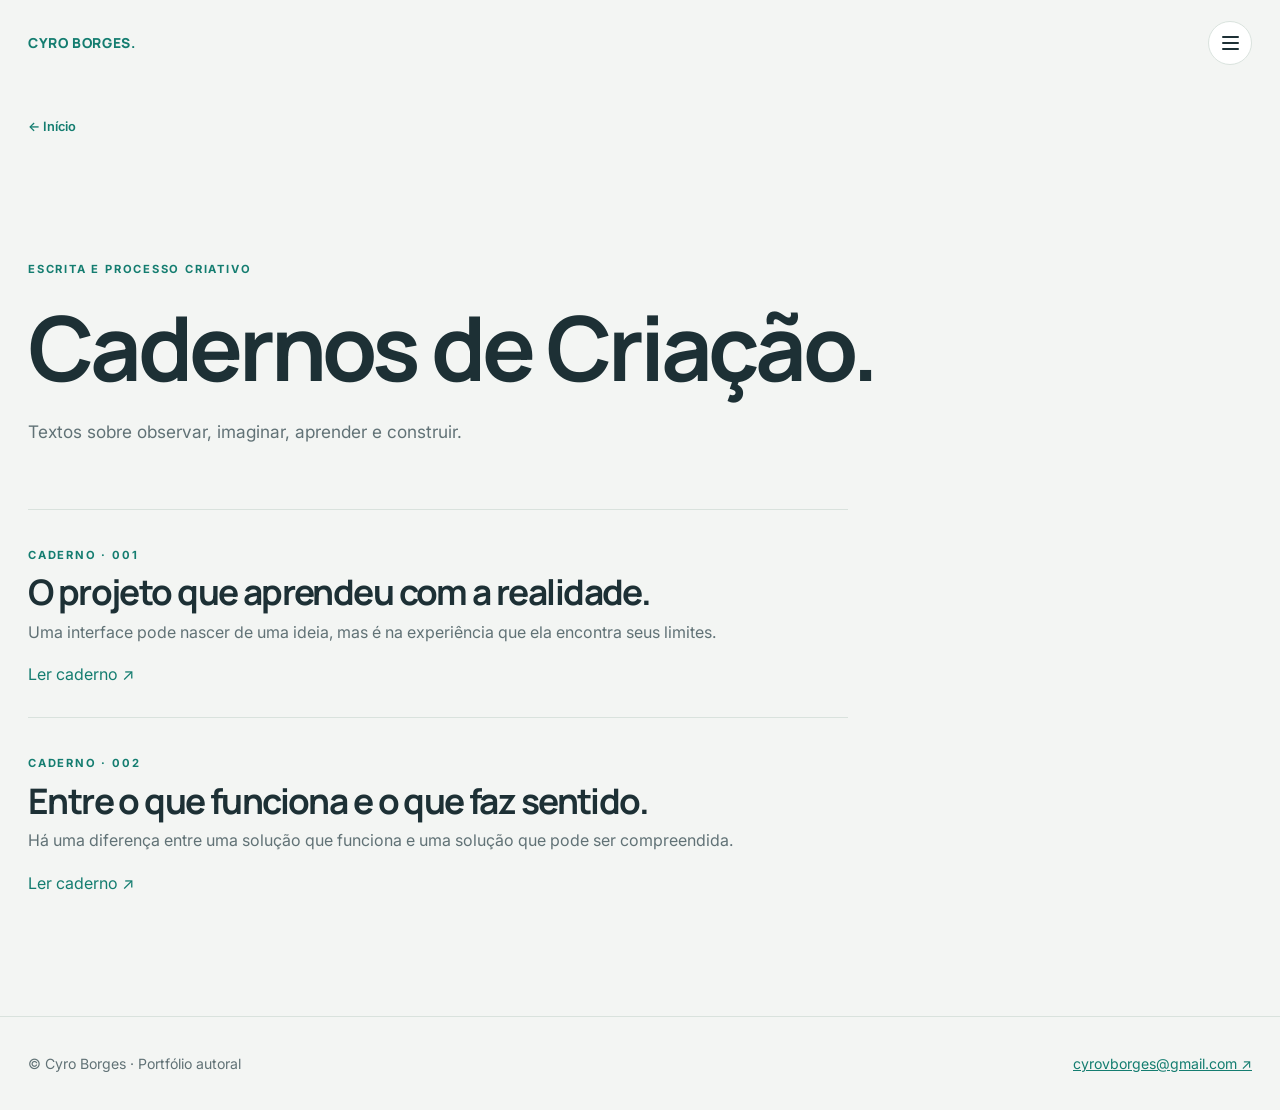
==== cadernos/index.html @ 24bff142 "Corrigir estrutura de arquivos do portfólio" ====
<!DOCTYPE html><html lang="pt-BR"><head><meta charset="utf-8"><meta name="viewport" content="width=device-width,initial-scale=1"><meta name="theme-color" content="#f3f5f3"><meta name="description" content="Portfólio autoral de Cyro Borges: fotografia, criação e projetos."><title>Cadernos de Criação · Cyro Borges</title><link rel="icon" href="../assets/favicon.svg" type="image/svg+xml"><link rel="stylesheet" href="../assets/css/styles.css"></head><body class="fade-in"><header class="topbar"><div class="shell" style="display:flex;align-items:center;justify-content:space-between;width:min(calc(100% - 56px),1320px)"><a class="logo" href="../index.html">CYRO BORGES.</a><button type="button" class="menu-toggle" aria-label="Abrir menu" aria-controls="site-menu" aria-expanded="false"><span></span></button></div></header><div class="full-menu" id="site-menu" role="dialog" aria-modal="true" aria-label="Navegação principal" aria-hidden="true"><div class="full-menu-head"><strong>CYRO BORGES.</strong><button class="menu-toggle menu-close" type="button" aria-label="Fechar menu" style="font-size:1.5rem">×</button></div><nav aria-label="Páginas do portfólio"><a href="../index.html"><span>01</span>Início</a><a href="../tiresias/index.html"><span>02</span>Projeto Tirésias</a><a href="../olhares/index.html"><span>03</span>Olhares</a><a href="../cadernos/index.html"><span>04</span>Cadernos</a><a href="../sobre/index.html"><span>05</span>Sobre</a></nav><div class="full-menu-foot"><a href="mailto:cyrovborges@gmail.com">cyrovborges@gmail.com ↗</a></div></div><main id="conteudo"><div class="page"><div class="shell"><a class="backlink" href="../index.html">← Início</a><section class="page-intro"><span class="smallcaps">Escrita e processo criativo</span><h1>Cadernos de Criação.</h1><p class="muted">Textos sobre observar, imaginar, aprender e construir.</p></section><div class="list-cadernos"><a class="essay-link" href="001/index.html"><span class="smallcaps">Caderno · 001</span><h2>O projeto que aprendeu com a realidade.</h2><p>Uma interface pode nascer de uma ideia, mas é na experiência que ela encontra seus limites.</p><span style="color:var(--green)">Ler caderno ↗</span></a><a class="essay-link" href="002/index.html"><span class="smallcaps">Caderno · 002</span><h2>Entre o que funciona e o que faz sentido.</h2><p>Há uma diferença entre uma solução que funciona e uma solução que pode ser compreendida.</p><span style="color:var(--green)">Ler caderno ↗</span></a></div></div></div></main><footer class="footer"><div class="shell"><span>© Cyro Borges · Portfólio autoral</span><a href="mailto:cyrovborges@gmail.com">cyrovborges@gmail.com ↗</a></div></footer><script src="../assets/js/main.js" defer></script></body></html>
---- assets/css/styles.css ----
@import url('https://fonts.googleapis.com/css2?family=Inter:wght@400;500;600;700&family=Manrope:wght@400;500;600;700;800&display=swap');
:root{--bg:#f3f5f3;--surface:#fff;--ink:#1d3035;--muted:#617276;--green:#147d70;--line:#d9e2dd;--pale:#ddeee6;--r:10px;--max:1320px}*{box-sizing:border-box}html{scroll-behavior:smooth}body{margin:0;background:var(--bg);color:var(--ink);font-family:Inter,Arial,sans-serif;line-height:1.65}body.locked{overflow:hidden}a{color:inherit}a:focus-visible,button:focus-visible{outline:3px solid #158d7d;outline-offset:4px}button{font:inherit}h1,h2,h3,p{margin-top:0}h1,h2,h3{font-family:Manrope,Inter,Arial,sans-serif;line-height:1.15;letter-spacing:-.045em}h1{font-size:clamp(2.8rem,7vw,7.4rem)}h2{font-size:clamp(2rem,4vw,4.4rem)}h3{font-size:clamp(1.2rem,2vw,1.9rem)}p{max-width:72ch}img{max-width:100%;display:block}.sr-only{position:absolute;width:1px;height:1px;clip:rect(0,0,0,0);overflow:hidden;white-space:nowrap} .shell{width:min(calc(100% - 56px),var(--max));margin-inline:auto}.smallcaps{font-size:.7rem;letter-spacing:.16em;text-transform:uppercase;font-weight:700;color:var(--green)}.muted{color:var(--muted)}.topbar{position:relative;z-index:10;display:flex;align-items:center;justify-content:space-between;padding:21px 0}.topbar a.logo{font-family:Manrope,sans-serif;font-size:.86rem;letter-spacing:.045em;font-weight:800;text-decoration:none;color:var(--green)}.topbar--hero{position:absolute;inset:0 0 auto;z-index:15}.topbar--hero .logo{color:#fff}.menu-toggle{width:44px;height:44px;background:#fff;border:1px solid var(--line);border-radius:50%;display:grid;place-items:center;cursor:pointer;color:var(--ink)}.menu-toggle span,.menu-toggle span:before,.menu-toggle span:after{content:'';display:block;width:17px;height:2px;background:currentColor;position:relative;border-radius:2px}.menu-toggle span:before{position:absolute;top:-6px}.menu-toggle span:after{position:absolute;top:6px}.full-menu{position:fixed;inset:0;z-index:100;background:var(--bg);padding:24px max(28px,calc((100vw - var(--max))/2));display:flex;flex-direction:column;opacity:0;visibility:hidden;transition:opacity .25s ease,visibility .25s}.full-menu.open{opacity:1;visibility:visible}.full-menu-head{display:flex;justify-content:space-between;align-items:center}.full-menu-head strong{font-size:.9rem;color:var(--green)}.full-menu nav{flex:1;display:flex;justify-content:center;flex-direction:column;gap:clamp(5px,1vh,13px)}.full-menu nav a{display:flex;gap:22px;align-items:baseline;width:max-content;max-width:100%;font:700 clamp(1.75rem,5vw,4.3rem)/1.2 Manrope,sans-serif;text-decoration:none;letter-spacing:-.05em;transition:color .2s}.full-menu nav a:hover{color:var(--green)}.full-menu nav a span{font:600 .72rem Inter,sans-serif;letter-spacing:0;color:var(--green)}.full-menu-foot{border-top:1px solid var(--line);padding-top:14px;color:var(--muted);font-size:.84rem}.full-menu-foot a{text-decoration:none}.hero{min-height:100svh;min-height:100dvh;position:relative;display:flex;align-items:center;background:#112125;color:white;isolation:isolate;overflow:hidden}.hero:after{content:'';position:absolute;inset:-2px;background:#112125 url('../images/ceu-noturno.jpg') center 59%/cover no-repeat;transform:scale(1.01);z-index:-2}.hero:before{content:'';position:absolute;inset:0;background:linear-gradient(90deg,rgba(4,15,20,.74) 0%,rgba(4,15,20,.33) 58%,rgba(4,15,20,.08)),linear-gradient(0deg,rgba(0,0,0,.33),transparent 35%);z-index:-1}.hero-content{padding-top:7rem;padding-bottom:8rem}.hero h1{max-width:12ch;margin:18px 0 18px}.hero p{font-size:clamp(1.1rem,2vw,1.45rem);max-width:31ch}.hero .smallcaps{color:#d6eae2}.scroll-cue{position:absolute;bottom:28px;left:50%;transform:translateX(-50%);font-size:.77rem;letter-spacing:.1em;text-transform:uppercase;text-decoration:none;text-align:center;color:white;display:flex;flex-direction:column;align-items:center;gap:4px}.scroll-cue b{font-size:1.4rem;font-weight:400;animation:bob 2s infinite}@keyframes bob{50%{transform:translateY(5px)}}.mosaic-section{padding:clamp(55px,8vw,115px) 0 100px;scroll-snap-align:start}.section-head{margin-bottom:34px}.section-head p{color:var(--muted)}.home-mosaic{display:grid;grid-template-columns:1.25fr 1fr 1fr;grid-auto-rows:clamp(185px,19vw,290px);gap:16px}.photo-card{position:relative;display:flex;align-items:end;text-decoration:none;color:var(--ink);overflow:hidden;border-radius:var(--r);min-height:0;background:#b9c9c2;isolation:isolate}.photo-card>img{position:absolute;inset:0;width:100%;height:100%;object-fit:cover;transition:none;z-index:-1}.photo-card:after{content:'';position:absolute;inset:0;background:linear-gradient(0deg,rgba(0,0,0,.18),transparent 60%);z-index:-1}.photo-card .glass{margin:clamp(12px,2vw,28px);padding:16px 20px;background:rgba(255,255,255,.45);backdrop-filter:blur(12px);-webkit-backdrop-filter:blur(12px);border:1px solid rgba(255,255,255,.45);border-radius:var(--r);box-shadow:0 5px 20px rgba(8,29,25,.07);transition:transform .3s ease,background .3s ease;max-width:min(90%,380px)}.photo-card:hover .glass,.photo-card:focus-visible .glass{transform:translateY(-4px);background:rgba(255,255,255,.54)}.glass small{display:block;color:#286e62;font-size:.65rem;letter-spacing:.13em;text-transform:uppercase;font-weight:700}.glass strong{font:700 clamp(1.25rem,2.4vw,2rem) Manrope,sans-serif;letter-spacing:-.04em;display:block}.glass .arrow{color:var(--green);font-size:.79rem}.card-tiresias{grid-column:span 2;grid-row:span 2}.card-olhares{grid-column:span 2;grid-row:span 1}.card-about,.card-cadernos{grid-column:span 1}.card-about>img{object-position:center 44%}@media(min-width:851px){.hero:after{filter:blur(1.1px)}.home-mosaic .card-olhares>img{object-position:center 40%}.case-hero img{object-position:center 70%}}.footer{border-top:1px solid var(--line);padding:35px 0;color:var(--muted);font-size:.88rem}.footer .shell{display:flex;justify-content:space-between;gap:16px;flex-wrap:wrap}.footer a{color:var(--green)}.page{padding-bottom:90px}.page-intro{padding:clamp(60px,9vw,135px) 0 45px}.page-intro h1{margin:15px 0 20px}.page-intro p{font-size:1.08rem}.backlink{display:inline-flex;gap:10px;color:var(--green);font-size:.8rem;text-decoration:none;font-weight:600;margin-top:30px}.page .topbar+.backlink{margin-top:30px}.prose{max-width:700px;margin-inline:auto;font-size:1.08rem;line-height:1.92}.prose p{margin:0 0 1.45em}.prose h2{font-size:clamp(1.6rem,3vw,2.55rem);margin:3rem 0 1.25rem}.book-head{max-width:700px;margin:90px auto 54px}.book-head h1{font-size:clamp(2.5rem,5vw,4.4rem)}.book-end{margin:100px auto 0;max-width:700px;border-top:1px solid var(--line);padding-top:25px}.book-nav{display:grid;grid-template-columns:1fr 1fr;gap:14px}.nav-tile,.related{display:block;text-decoration:none;border:1px solid var(--line);border-radius:var(--r);background:#fff;padding:23px;transition:border-color .2s,transform .2s}.nav-tile:hover,.related:hover{transform:translateY(-3px);border-color:var(--green)}.nav-tile small,.related small{font-size:.7rem;letter-spacing:.12em;color:var(--green);text-transform:uppercase;font-weight:700}.nav-tile strong,.related strong{display:block;font-family:Manrope,sans-serif;font-size:1.06rem;margin-top:11px}.related{max-width:700px;background:var(--pale);margin:75px auto 0}.related p{margin:8px 0 16px}.gallery{display:grid;grid-template-columns:repeat(4,minmax(0,1fr));gap:12px}.gallery button{appearance:none;border:0;padding:0;cursor:zoom-in;background:#d8e1de;border-radius:var(--r);overflow:hidden}.gallery img{width:100%;height:100%;object-fit:cover;transition:transform .3s}.gallery button:hover img{transform:scale(1.025)}.gallery .tall{grid-row:span 2}.gallery .wide{grid-column:span 2}.gallery button{height:230px}.gallery button.tall{height:472px}.gallery button.wide{height:230px}.gallery button img{height:100%}.lightbox{display:none;position:fixed;inset:0;background:#111719;color:#fff;z-index:200;padding:18px max(16px,3vw);grid-template-rows:auto minmax(0,1fr) auto;gap:13px}.lightbox.open{display:grid}.lightbox-head,.lightbox-bottom{display:flex;align-items:center;justify-content:space-between}.lightbox button{width:44px;height:44px;border:1px solid rgba(255,255,255,.3);color:#fff;background:transparent;border-radius:50%;cursor:pointer;font-size:1.4rem}.lightbox-stage{display:flex;align-items:center;justify-content:center;min-height:0}.lightbox-stage img{max-width:100%;max-height:100%;object-fit:contain}.lightbox-bottom{max-width:530px;width:100%;justify-self:center}.lightbox-count{font-size:.8rem;letter-spacing:.12em;color:#c9d5d3}.case-hero{position:relative;border-radius:var(--r);overflow:hidden;height:clamp(260px,42vw,620px);margin:28px 0 70px}.case-hero img{height:100%;width:100%;object-fit:cover}.chapter{padding:50px 0;border-top:1px solid var(--line)}.chapter-grid{display:grid;grid-template-columns:1fr 1.4fr;gap:8vw}.chapter-grid p{line-height:1.9}.chapter-label{font-size:.76rem;letter-spacing:.15em;text-transform:uppercase;color:var(--green);font-weight:700}.demo-ui{background:white;border:1px solid var(--line);border-radius:12px;padding:16px;max-width:410px;box-shadow:0 25px 65px rgba(30,70,59,.08)}.demo-ui .demo-line{height:9px;border-radius:4px;background:#dce7e2;margin:13px 0;width:75%}.demo-ui .demo-wagon{padding:13px;border:1px solid #d7e1db;background:#fafcfb;border-radius:9px;margin:10px 0}.demo-ui .demo-wagon strong{font-size:.85rem}.demo-ui .demo-wagon small{display:block;font-size:.68rem;color:#55746b;margin-top:6px}.demo-ui .demo-pill{display:inline-block;padding:5px 8px;background:#dceee6;border-radius:5px;color:#256956;font-size:.65rem}.demo-ui .demo-nav{display:flex;justify-content:space-around;padding:12px;border-top:1px solid #dfe7e2;color:#537468;font-size:.62rem}.demo-note{font-size:.75rem;color:var(--muted);margin-top:9px}.about-figure{width:100%;max-height:500px;object-fit:cover;border-radius:var(--r)}.list-cadernos{max-width:820px}.essay-link{display:block;text-decoration:none;border-top:1px solid var(--line);padding:30px 0}.essay-link:hover h2{color:var(--green)}.essay-link h2{font-size:clamp(1.5rem,3vw,2.2rem);margin:6px 0}.essay-link p{color:var(--muted)}.repertoire{display:grid;grid-template-columns:1fr 1fr;gap:18px;margin-top:50px}.rep{border:1px solid var(--line);background:white;border-radius:var(--r);padding:24px}.fade-in{animation:pageFade .26s ease both}@keyframes pageFade{from{opacity:.3}to{opacity:1}}@media(min-width:850px){.home-mosaic .card-olhares{grid-column:span 2}.home-mosaic .card-about{grid-column:3;grid-row:1}.home-mosaic .card-cadernos{grid-column:3;grid-row:2}}@media(max-width:850px){.home-mosaic{grid-template-columns:repeat(2,1fr);grid-auto-rows:220px;gap:12px}.card-tiresias,.card-olhares{grid-column:span 2;grid-row:span 1}.card-about,.card-cadernos{grid-column:span 1}.chapter-grid{grid-template-columns:1fr;gap:20px}.gallery{grid-template-columns:repeat(3,minmax(0,1fr))}.gallery button{height:200px}.gallery button.tall{height:412px}.gallery button.wide{height:200px}}@media(max-width:540px){.shell{width:min(calc(100% - 32px),var(--max))}.hero:after{background-position:58% center}.hero h1{font-size:clamp(3.1rem,16vw,5rem)}.hero-content{padding-top:8rem}.home-mosaic{grid-auto-rows:175px;gap:10px}.photo-card .glass{padding:10px 12px;margin:10px;max-width:calc(100% - 20px)}.glass strong{font-size:1.06rem}.glass small{font-size:.54rem}.glass .arrow{font-size:.7rem}.card-tiresias,.card-olhares{min-height:255px}.card-about,.card-cadernos{min-height:175px}.gallery{grid-template-columns:repeat(2,minmax(0,1fr));gap:8px}.gallery button{height:145px}.gallery button.tall{height:298px}.gallery button.wide{height:145px}.book-head{margin:55px auto 40px}.prose{font-size:1.02rem}.repertoire{grid-template-columns:1fr}.book-nav{grid-template-columns:1fr}.full-menu nav a{font-size:clamp(1.7rem,8vw,2.6rem)}.page-intro{padding-top:45px}}@media(prefers-reduced-motion:reduce){*,*:before,*:after{scroll-behavior:auto!important;animation:none!important;transition:none!important}}

/* v1.2: avoid mobile grid items overflowing their assigned tracks. */
@media (max-width:850px){
 .home-mosaic{grid-template-columns:repeat(2,minmax(0,1fr));grid-auto-rows:auto;align-items:stretch;grid-auto-flow:row;gap:12px}
 .home-mosaic .card-tiresias,.home-mosaic .card-olhares{grid-column:1 / -1;grid-row:auto;height:clamp(265px,50vw,400px);min-height:0}
 .home-mosaic .card-about,.home-mosaic .card-cadernos{grid-column:auto;grid-row:auto;height:220px;min-height:0}
}
@media (max-width:540px){
 .home-mosaic{gap:10px}
 .home-mosaic .card-tiresias,.home-mosaic .card-olhares{height:clamp(270px,75vw,350px);min-height:0}
 .home-mosaic .card-about,.home-mosaic .card-cadernos{height:180px;min-height:0}
 .home-mosaic .photo-card{min-width:0}
}

/* v1.10: framing adjustments requested for the homepage on phones.
   Only object-position changes; original photos and card geometry stay intact. */
@media (max-width:850px){
  .home-mosaic .card-olhares > img { object-position: center 33%; }
  .home-mosaic .card-about > img { object-position: center 78%; }
  .home-mosaic .card-cadernos > img { object-position: center 78%; }
}
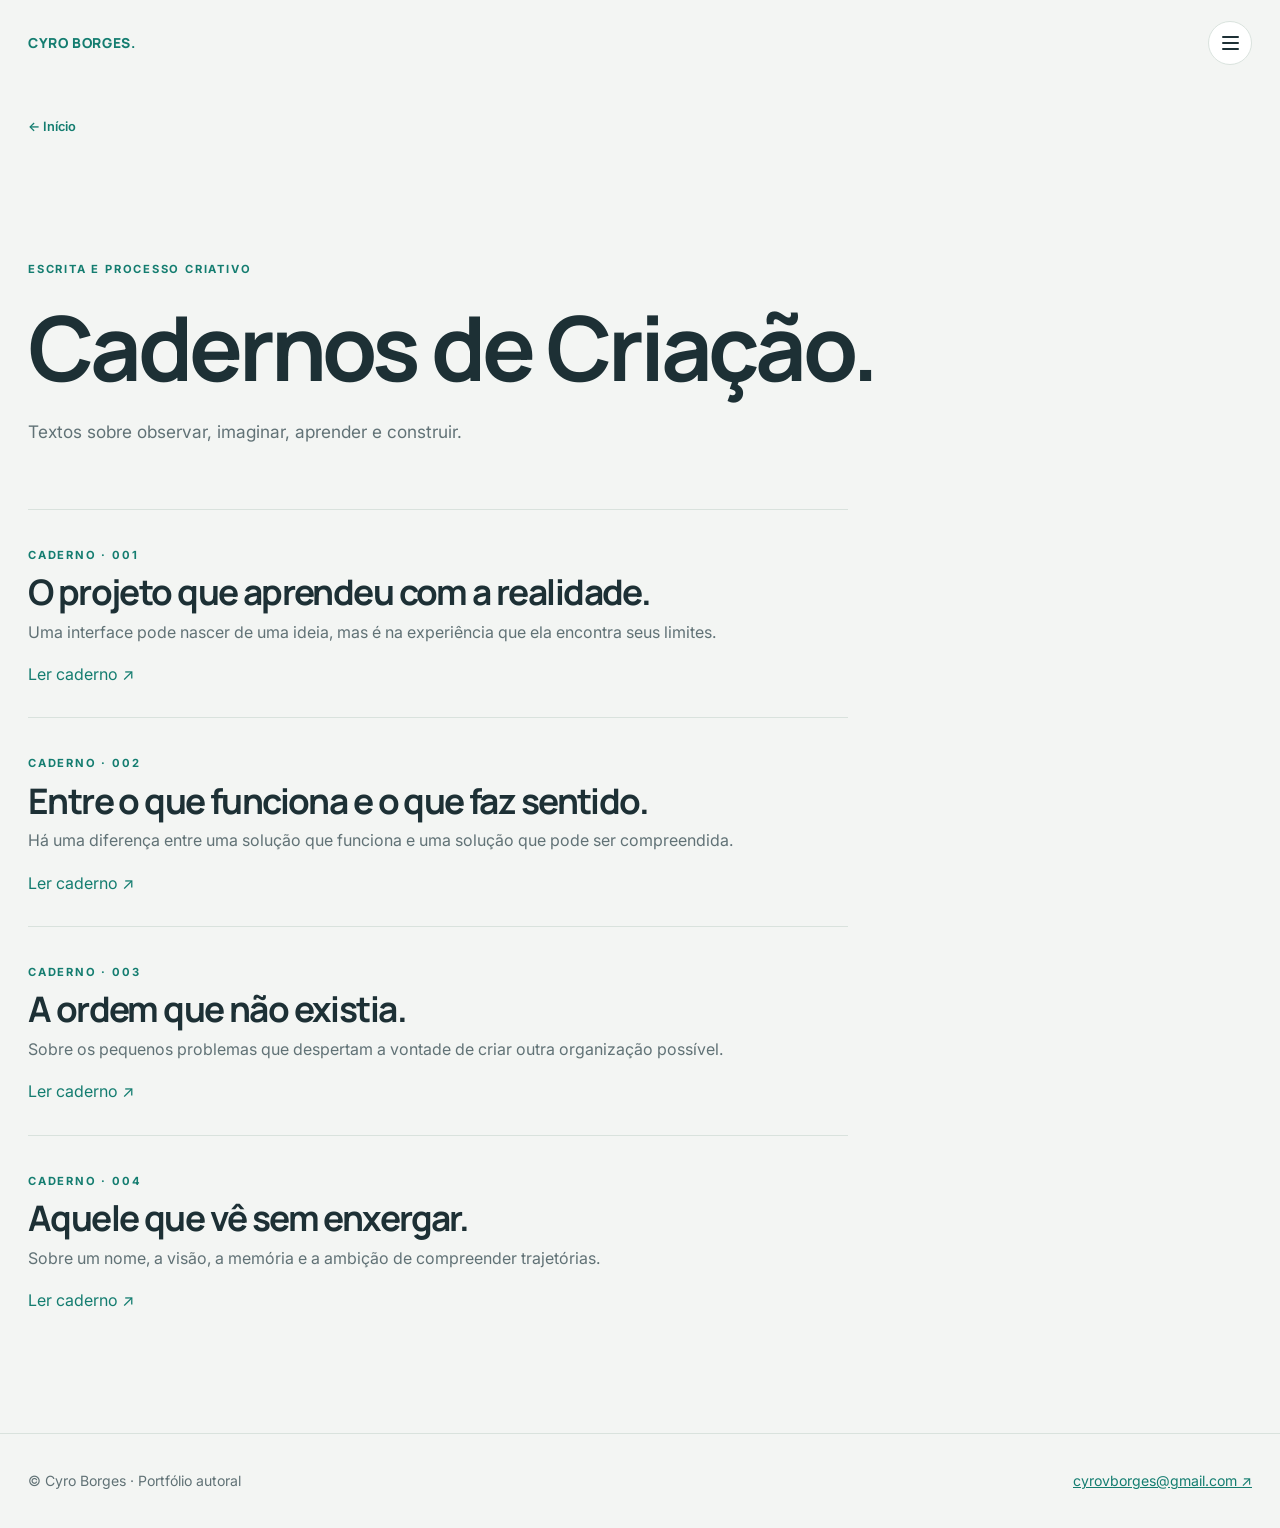
==== commit 6acccfaa: "Atualizar Tirésias e adicionar Cadernos 003 e 004" ====
--- a/cadernos/index.html
+++ b/cadernos/index.html
@@ -1 +1,2 @@
-<!DOCTYPE html><html lang="pt-BR"><head><meta charset="utf-8"><meta name="viewport" content="width=device-width,initial-scale=1"><meta name="theme-color" content="#f3f5f3"><meta name="description" content="Portfólio autoral de Cyro Borges: fotografia, criação e projetos."><title>Cadernos de Criação · Cyro Borges</title><link rel="icon" href="../assets/favicon.svg" type="image/svg+xml"><link rel="stylesheet" href="../assets/css/styles.css"></head><body class="fade-in"><header class="topbar"><div class="shell" style="display:flex;align-items:center;justify-content:space-between;width:min(calc(100% - 56px),1320px)"><a class="logo" href="../index.html">CYRO BORGES.</a><button type="button" class="menu-toggle" aria-label="Abrir menu" aria-controls="site-menu" aria-expanded="false"><span></span></button></div></header><div class="full-menu" id="site-menu" role="dialog" aria-modal="true" aria-label="Navegação principal" aria-hidden="true"><div class="full-menu-head"><strong>CYRO BORGES.</strong><button class="menu-toggle menu-close" type="button" aria-label="Fechar menu" style="font-size:1.5rem">×</button></div><nav aria-label="Páginas do portfólio"><a href="../index.html"><span>01</span>Início</a><a href="../tiresias/index.html"><span>02</span>Projeto Tirésias</a><a href="../olhares/index.html"><span>03</span>Olhares</a><a href="../cadernos/index.html"><span>04</span>Cadernos</a><a href="../sobre/index.html"><span>05</span>Sobre</a></nav><div class="full-menu-foot"><a href="mailto:cyrovborges@gmail.com">cyrovborges@gmail.com ↗</a></div></div><main id="conteudo"><div class="page"><div class="shell"><a class="backlink" href="../index.html">← Início</a><section class="page-intro"><span class="smallcaps">Escrita e processo criativo</span><h1>Cadernos de Criação.</h1><p class="muted">Textos sobre observar, imaginar, aprender e construir.</p></section><div class="list-cadernos"><a class="essay-link" href="001/index.html"><span class="smallcaps">Caderno · 001</span><h2>O projeto que aprendeu com a realidade.</h2><p>Uma interface pode nascer de uma ideia, mas é na experiência que ela encontra seus limites.</p><span style="color:var(--green)">Ler caderno ↗</span></a><a class="essay-link" href="002/index.html"><span class="smallcaps">Caderno · 002</span><h2>Entre o que funciona e o que faz sentido.</h2><p>Há uma diferença entre uma solução que funciona e uma solução que pode ser compreendida.</p><span style="color:var(--green)">Ler caderno ↗</span></a></div></div></div></main><footer class="footer"><div class="shell"><span>© Cyro Borges · Portfólio autoral</span><a href="mailto:cyrovborges@gmail.com">cyrovborges@gmail.com ↗</a></div></footer><script src="../assets/js/main.js" defer></script></body></html>+<!DOCTYPE html>
+<html lang="pt-BR"><head><meta charset="utf-8"/><meta content="width=device-width,initial-scale=1" name="viewport"/><meta content="#f3f5f3" name="theme-color"/><meta content="Portfólio autoral de Cyro Borges: fotografia, criação e projetos." name="description"/><title>Cadernos de Criação · Cyro Borges</title><link href="../assets/favicon.svg" rel="icon" type="image/svg+xml"/><link href="../assets/css/styles.css" rel="stylesheet"/></head><body class="fade-in"><header class="topbar"><div class="shell" style="display:flex;align-items:center;justify-content:space-between;width:min(calc(100% - 56px),1320px)"><a class="logo" href="../index.html">CYRO BORGES.</a><button aria-controls="site-menu" aria-expanded="false" aria-label="Abrir menu" class="menu-toggle" type="button"><span></span></button></div></header><div aria-hidden="true" aria-label="Navegação principal" aria-modal="true" class="full-menu" id="site-menu" role="dialog"><div class="full-menu-head"><strong>CYRO BORGES.</strong><button aria-label="Fechar menu" class="menu-toggle menu-close" style="font-size:1.5rem" type="button">×</button></div><nav aria-label="Páginas do portfólio"><a href="../index.html"><span>01</span>Início</a><a href="../tiresias/index.html"><span>02</span>Projeto Tirésias</a><a href="../olhares/index.html"><span>03</span>Olhares</a><a href="../cadernos/index.html"><span>04</span>Cadernos</a><a href="../sobre/index.html"><span>05</span>Sobre</a></nav><div class="full-menu-foot"><a href="mailto:cyrovborges@gmail.com">cyrovborges@gmail.com ↗</a></div></div><main id="conteudo"><div class="page"><div class="shell"><a class="backlink" href="../index.html">← Início</a><section class="page-intro"><span class="smallcaps">Escrita e processo criativo</span><h1>Cadernos de Criação.</h1><p class="muted">Textos sobre observar, imaginar, aprender e construir.</p></section><div class="list-cadernos"><a class="essay-link" href="001/index.html"><span class="smallcaps">Caderno · 001</span><h2>O projeto que aprendeu com a realidade.</h2><p>Uma interface pode nascer de uma ideia, mas é na experiência que ela encontra seus limites.</p><span style="color:var(--green)">Ler caderno ↗</span></a><a class="essay-link" href="002/index.html"><span class="smallcaps">Caderno · 002</span><h2>Entre o que funciona e o que faz sentido.</h2><p>Há uma diferença entre uma solução que funciona e uma solução que pode ser compreendida.</p><span style="color:var(--green)">Ler caderno ↗</span></a><a class="essay-link" href="003/index.html"><span class="smallcaps">Caderno · 003</span><h2>A ordem que não existia.</h2><p>Sobre os pequenos problemas que despertam a vontade de criar outra organização possível.</p><span style="color:var(--green)">Ler caderno ↗</span></a><a class="essay-link" href="004/index.html"><span class="smallcaps">Caderno · 004</span><h2>Aquele que vê sem enxergar.</h2><p>Sobre um nome, a visão, a memória e a ambição de compreender trajetórias.</p><span style="color:var(--green)">Ler caderno ↗</span></a></div></div></div></main><footer class="footer"><div class="shell"><span>© Cyro Borges · Portfólio autoral</span><a href="mailto:cyrovborges@gmail.com">cyrovborges@gmail.com ↗</a></div></footer><script defer="" src="../assets/js/main.js"></script></body></html>
--- a/assets/css/styles.css
+++ b/assets/css/styles.css
@@ -21,3 +21,38 @@
   .home-mosaic .card-about > img { object-position: center 78%; }
   .home-mosaic .card-cadernos > img { object-position: center 78%; }
 }
+
+/* v1.15 — authentic demo screenshots and the four editorial Cadernos. */
+.case-lead{max-width:860px;margin:0 auto 75px;padding:0 0 20px}
+.case-lead .eyebrow{font-size:.72rem;letter-spacing:.14em;text-transform:uppercase;color:var(--green);font-weight:800}
+.case-lead h2{font-size:clamp(2rem,4.1vw,3.75rem);margin:12px 0 25px}
+.case-lead p{font-size:clamp(1.04rem,1.6vw,1.19rem);line-height:1.85;color:#354e50;max-width:75ch}
+.case-quote{max-width:930px;margin:54px auto 70px;padding:22px clamp(18px,4vw,50px);border-left:3px solid var(--green);font:600 clamp(1.24rem,2.6vw,2rem)/1.55 Manrope,Inter,sans-serif;letter-spacing:-.035em;color:var(--ink)}
+.case-screenshot-set{margin:32px 0 56px}
+.case-screenshot-set .shots{display:grid;grid-template-columns:repeat(3,minmax(0,1fr));gap:18px;align-items:start}
+.case-screenshot-set .shots.shots-two{grid-template-columns:repeat(2,minmax(0,1fr));max-width:850px;margin-inline:auto}
+.case-screen{margin:0;min-width:0}
+.case-screen .frame{background:#e3ede9;border:1px solid #dce6e1;border-radius:18px;padding:clamp(7px,1.5vw,15px);box-shadow:0 18px 40px rgba(20,46,39,.07)}
+.case-screen img{width:100%;height:auto;border-radius:10px;display:block}
+.case-screen figcaption{font-size:.81rem;color:var(--muted);margin:11px 5px 0;line-height:1.6}
+.case-section-heading{margin:0 0 25px}.case-section-heading h2{font-size:clamp(1.7rem,3.3vw,3rem);margin:9px 0 16px}
+.case-section-heading p{max-width:70ch;color:var(--muted);line-height:1.85}
+.case-functions{display:grid;grid-template-columns:repeat(3,minmax(0,1fr));gap:16px;margin:24px 0 50px}
+.case-function{padding:22px;border:1px solid var(--line);border-radius:10px;background:rgba(255,255,255,.72)}
+.case-function b{display:block;font-family:Manrope,sans-serif;color:var(--ink);margin-bottom:8px}
+.case-function p{font-size:.89rem;color:var(--muted);line-height:1.7;margin:0}
+.case-note{font-size:.81rem;line-height:1.7;color:var(--muted);margin:15px 0 48px}
+.case-split{display:grid;grid-template-columns:minmax(0,1fr) minmax(0,1.25fr);gap:clamp(24px,5vw,75px);padding:55px 0;border-top:1px solid var(--line)}
+.case-split h2{font-size:clamp(1.55rem,3vw,2.75rem)}
+.case-split p{line-height:1.93}
+.case-next{display:grid;grid-template-columns:repeat(2,minmax(0,1fr));gap:14px;margin:38px 0 30px}
+.prose .essay-emphasis{font-weight:700;font-family:Manrope,Inter,sans-serif;font-size:clamp(1.2rem,2.3vw,1.65rem);line-height:1.62;margin:2.5em 0;padding:16px 0 16px 24px;border-left:3px solid var(--green);letter-spacing:-.025em}
+@media(max-width:850px){.case-functions{grid-template-columns:repeat(2,1fr)}.case-screenshot-set .shots{gap:12px}.case-split{grid-template-columns:1fr;gap:4px}}
+@media(max-width:540px){.case-screenshot-set .shots,.case-screenshot-set .shots.shots-two{grid-template-columns:repeat(2,minmax(0,1fr));gap:10px}.case-screenshot-set .shots.shots-one{grid-template-columns:1fr;max-width:340px;margin-inline:auto}.case-functions{grid-template-columns:1fr}.case-next{grid-template-columns:1fr}.case-screen .frame{padding:5px;border-radius:10px}.case-screen img{border-radius:6px}.case-screen figcaption{font-size:.73rem}.case-lead{margin-bottom:38px}.case-quote{margin:34px auto}}
+
+.case-screenshot-set .shots.shots-one{grid-template-columns:minmax(0,410px);justify-content:center;margin-inline:auto}
+.case-shot-open{display:block;border:0;background:transparent;padding:0;cursor:zoom-in;width:100%;border-radius:10px;overflow:hidden}
+.case-shot-open:focus-visible{outline:3px solid var(--green);outline-offset:4px}
+.case-shot-open img{transition:transform .25s ease}
+.case-shot-open:hover img{transform:scale(1.015)}
+@media(max-width:540px){.case-screenshot-set .shots.shots-one{grid-template-columns:minmax(0,330px)}}
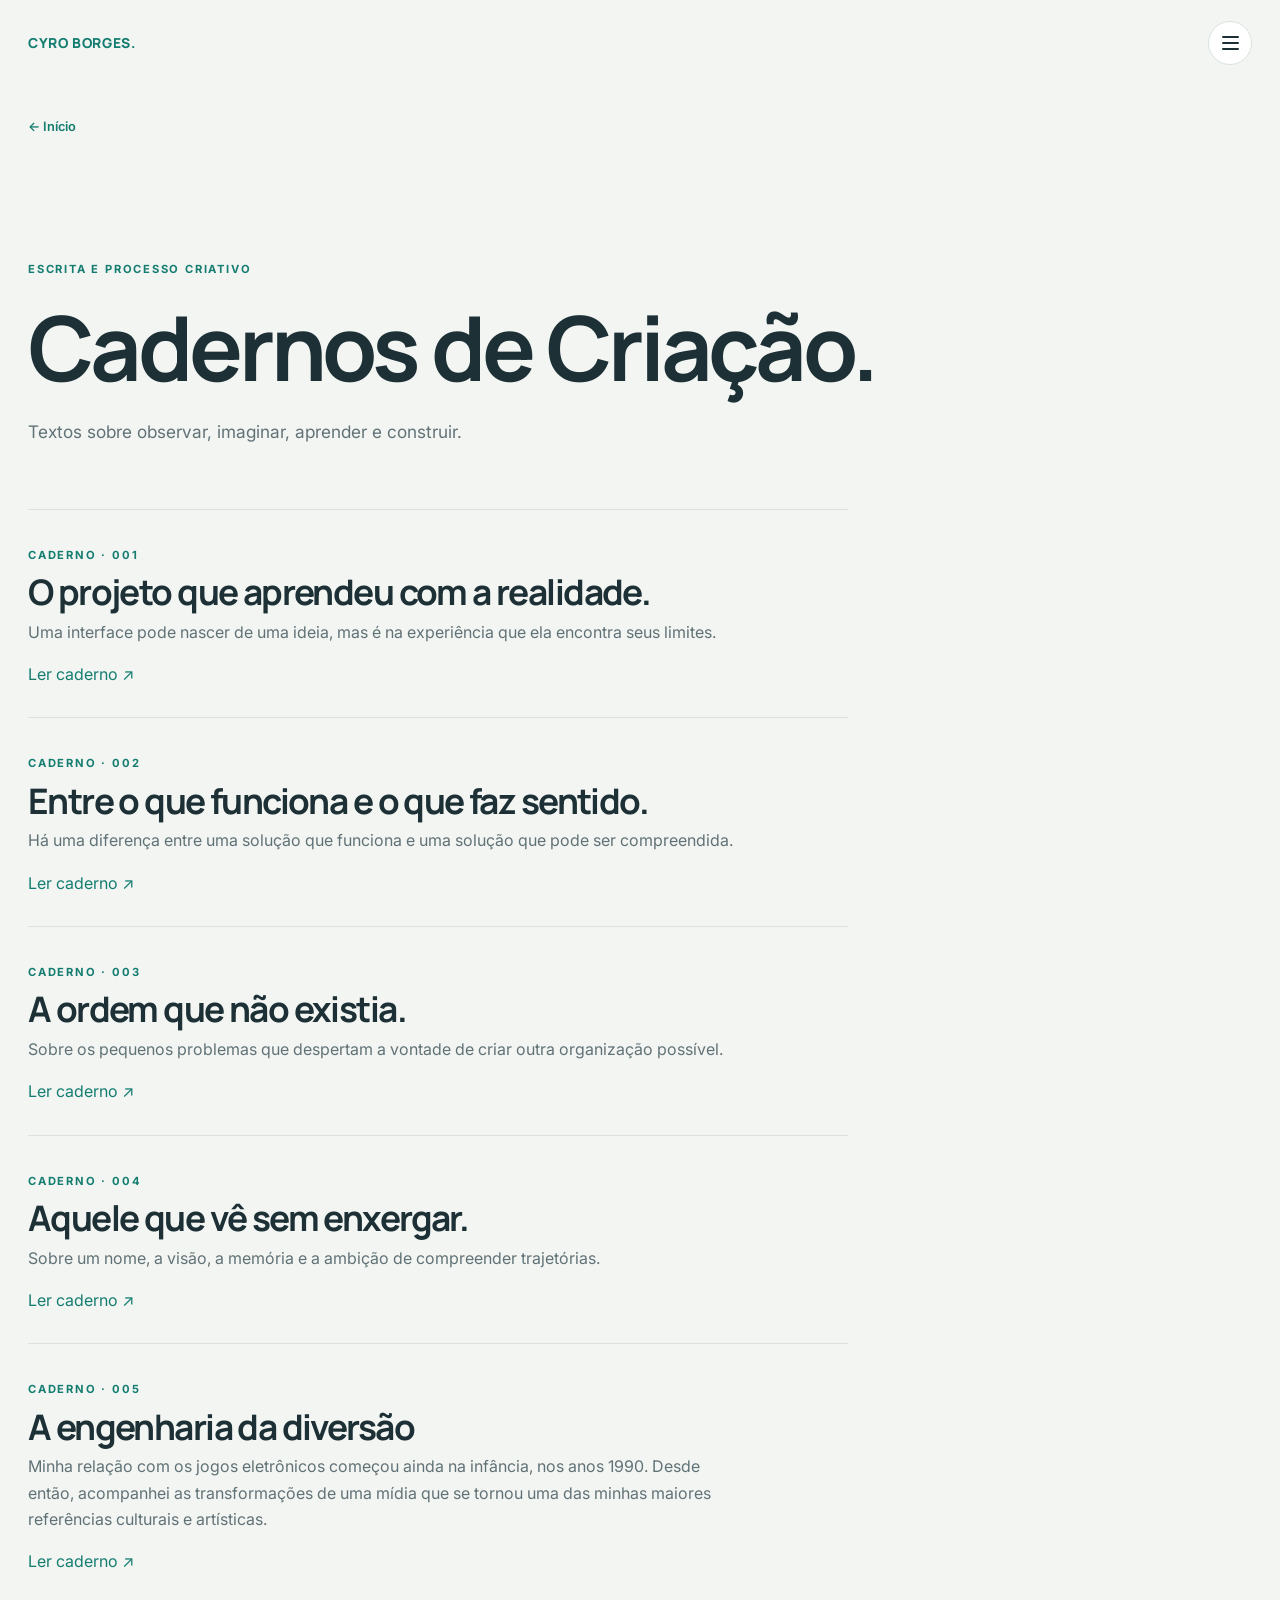
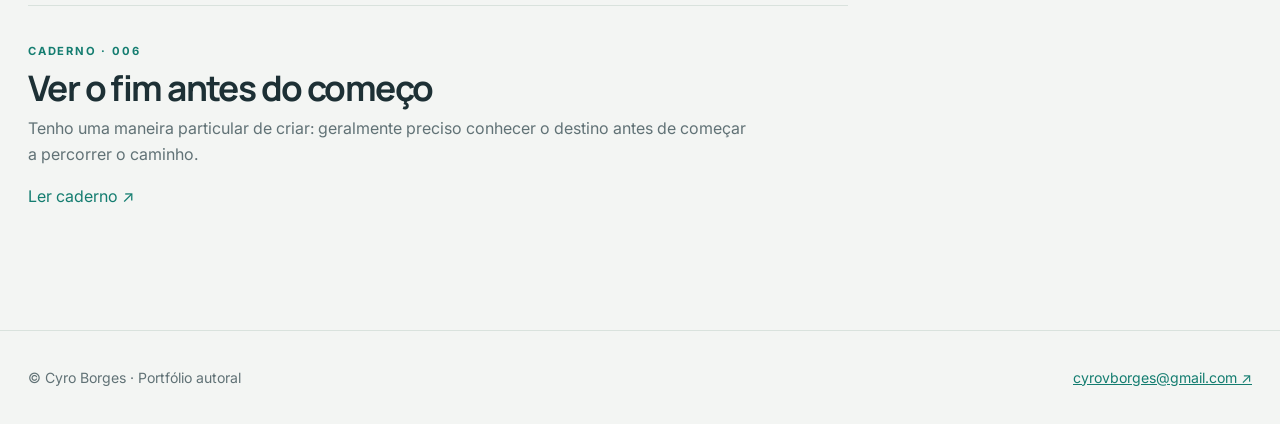
==== commit f807f1a3: "Publicação dos Cadernos 005 e 006" ====
--- a/cadernos/index.html
+++ b/cadernos/index.html
@@ -1,2 +1,2 @@
 <!DOCTYPE html>
-<html lang="pt-BR"><head><meta charset="utf-8"/><meta content="width=device-width,initial-scale=1" name="viewport"/><meta content="#f3f5f3" name="theme-color"/><meta content="Portfólio autoral de Cyro Borges: fotografia, criação e projetos." name="description"/><title>Cadernos de Criação · Cyro Borges</title><link href="../assets/favicon.svg" rel="icon" type="image/svg+xml"/><link href="../assets/css/styles.css" rel="stylesheet"/></head><body class="fade-in"><header class="topbar"><div class="shell" style="display:flex;align-items:center;justify-content:space-between;width:min(calc(100% - 56px),1320px)"><a class="logo" href="../index.html">CYRO BORGES.</a><button aria-controls="site-menu" aria-expanded="false" aria-label="Abrir menu" class="menu-toggle" type="button"><span></span></button></div></header><div aria-hidden="true" aria-label="Navegação principal" aria-modal="true" class="full-menu" id="site-menu" role="dialog"><div class="full-menu-head"><strong>CYRO BORGES.</strong><button aria-label="Fechar menu" class="menu-toggle menu-close" style="font-size:1.5rem" type="button">×</button></div><nav aria-label="Páginas do portfólio"><a href="../index.html"><span>01</span>Início</a><a href="../tiresias/index.html"><span>02</span>Projeto Tirésias</a><a href="../olhares/index.html"><span>03</span>Olhares</a><a href="../cadernos/index.html"><span>04</span>Cadernos</a><a href="../sobre/index.html"><span>05</span>Sobre</a></nav><div class="full-menu-foot"><a href="mailto:cyrovborges@gmail.com">cyrovborges@gmail.com ↗</a></div></div><main id="conteudo"><div class="page"><div class="shell"><a class="backlink" href="../index.html">← Início</a><section class="page-intro"><span class="smallcaps">Escrita e processo criativo</span><h1>Cadernos de Criação.</h1><p class="muted">Textos sobre observar, imaginar, aprender e construir.</p></section><div class="list-cadernos"><a class="essay-link" href="001/index.html"><span class="smallcaps">Caderno · 001</span><h2>O projeto que aprendeu com a realidade.</h2><p>Uma interface pode nascer de uma ideia, mas é na experiência que ela encontra seus limites.</p><span style="color:var(--green)">Ler caderno ↗</span></a><a class="essay-link" href="002/index.html"><span class="smallcaps">Caderno · 002</span><h2>Entre o que funciona e o que faz sentido.</h2><p>Há uma diferença entre uma solução que funciona e uma solução que pode ser compreendida.</p><span style="color:var(--green)">Ler caderno ↗</span></a><a class="essay-link" href="003/index.html"><span class="smallcaps">Caderno · 003</span><h2>A ordem que não existia.</h2><p>Sobre os pequenos problemas que despertam a vontade de criar outra organização possível.</p><span style="color:var(--green)">Ler caderno ↗</span></a><a class="essay-link" href="004/index.html"><span class="smallcaps">Caderno · 004</span><h2>Aquele que vê sem enxergar.</h2><p>Sobre um nome, a visão, a memória e a ambição de compreender trajetórias.</p><span style="color:var(--green)">Ler caderno ↗</span></a></div></div></div></main><footer class="footer"><div class="shell"><span>© Cyro Borges · Portfólio autoral</span><a href="mailto:cyrovborges@gmail.com">cyrovborges@gmail.com ↗</a></div></footer><script defer="" src="../assets/js/main.js"></script></body></html>+<html lang="pt-BR"><head><meta charset="utf-8"/><meta content="width=device-width,initial-scale=1" name="viewport"/><meta content="#f3f5f3" name="theme-color"/><meta content="Portfólio autoral de Cyro Borges: fotografia, criação e projetos." name="description"/><title>Cadernos de Criação · Cyro Borges</title><link href="../assets/favicon.svg" rel="icon" type="image/svg+xml"/><link href="../assets/css/styles.css" rel="stylesheet"/></head><body class="fade-in"><header class="topbar"><div class="shell" style="display:flex;align-items:center;justify-content:space-between;width:min(calc(100% - 56px),1320px)"><a class="logo" href="../index.html">CYRO BORGES.</a><button aria-controls="site-menu" aria-expanded="false" aria-label="Abrir menu" class="menu-toggle" type="button"><span></span></button></div></header><div aria-hidden="true" aria-label="Navegação principal" aria-modal="true" class="full-menu" id="site-menu" role="dialog"><div class="full-menu-head"><strong>CYRO BORGES.</strong><button aria-label="Fechar menu" class="menu-toggle menu-close" style="font-size:1.5rem" type="button">×</button></div><nav aria-label="Páginas do portfólio"><a href="../index.html"><span>01</span>Início</a><a href="../tiresias/index.html"><span>02</span>Projeto Tirésias</a><a href="../olhares/index.html"><span>03</span>Olhares</a><a href="../cadernos/index.html"><span>04</span>Cadernos</a><a href="../sobre/index.html"><span>05</span>Sobre</a></nav><div class="full-menu-foot"><a href="mailto:cyrovborges@gmail.com">cyrovborges@gmail.com ↗</a></div></div><main id="conteudo"><div class="page"><div class="shell"><a class="backlink" href="../index.html">← Início</a><section class="page-intro"><span class="smallcaps">Escrita e processo criativo</span><h1>Cadernos de Criação.</h1><p class="muted">Textos sobre observar, imaginar, aprender e construir.</p></section><div class="list-cadernos"><a class="essay-link" href="001/index.html"><span class="smallcaps">Caderno · 001</span><h2>O projeto que aprendeu com a realidade.</h2><p>Uma interface pode nascer de uma ideia, mas é na experiência que ela encontra seus limites.</p><span style="color:var(--green)">Ler caderno ↗</span></a><a class="essay-link" href="002/index.html"><span class="smallcaps">Caderno · 002</span><h2>Entre o que funciona e o que faz sentido.</h2><p>Há uma diferença entre uma solução que funciona e uma solução que pode ser compreendida.</p><span style="color:var(--green)">Ler caderno ↗</span></a><a class="essay-link" href="003/index.html"><span class="smallcaps">Caderno · 003</span><h2>A ordem que não existia.</h2><p>Sobre os pequenos problemas que despertam a vontade de criar outra organização possível.</p><span style="color:var(--green)">Ler caderno ↗</span></a><a class="essay-link" href="004/index.html"><span class="smallcaps">Caderno · 004</span><h2>Aquele que vê sem enxergar.</h2><p>Sobre um nome, a visão, a memória e a ambição de compreender trajetórias.</p><span style="color:var(--green)">Ler caderno ↗</span></a><a class="essay-link" href="005/index.html"><span class="smallcaps">Caderno · 005</span><h2>A engenharia da diversão</h2><p>Minha rela&#231;&#227;o com os jogos eletr&#244;nicos come&#231;ou ainda na inf&#226;ncia, nos anos 1990. Desde ent&#227;o, acompanhei as transforma&#231;&#245;es de uma m&#237;dia que se tornou uma das minhas maiores refer&#234;ncias culturais e art&#237;sticas.</p><span style="color:var(--green)">Ler caderno ↗</span></a><a class="essay-link" href="006/index.html"><span class="smallcaps">Caderno · 006</span><h2>Ver o fim antes do começo</h2><p>Tenho uma maneira particular de criar: geralmente preciso conhecer o destino antes de come&#231;ar a percorrer o caminho.</p><span style="color:var(--green)">Ler caderno ↗</span></a></div></div></div></main><footer class="footer"><div class="shell"><span>© Cyro Borges · Portfólio autoral</span><a href="mailto:cyrovborges@gmail.com">cyrovborges@gmail.com ↗</a></div></footer><script defer="" src="../assets/js/main.js"></script></body></html>
--- a/assets/css/styles.css
+++ b/assets/css/styles.css
@@ -1,5 +1,5 @@
 @import url('https://fonts.googleapis.com/css2?family=Inter:wght@400;500;600;700&family=Manrope:wght@400;500;600;700;800&display=swap');
-:root{--bg:#f3f5f3;--surface:#fff;--ink:#1d3035;--muted:#617276;--green:#147d70;--line:#d9e2dd;--pale:#ddeee6;--r:10px;--max:1320px}*{box-sizing:border-box}html{scroll-behavior:smooth}body{margin:0;background:var(--bg);color:var(--ink);font-family:Inter,Arial,sans-serif;line-height:1.65}body.locked{overflow:hidden}a{color:inherit}a:focus-visible,button:focus-visible{outline:3px solid #158d7d;outline-offset:4px}button{font:inherit}h1,h2,h3,p{margin-top:0}h1,h2,h3{font-family:Manrope,Inter,Arial,sans-serif;line-height:1.15;letter-spacing:-.045em}h1{font-size:clamp(2.8rem,7vw,7.4rem)}h2{font-size:clamp(2rem,4vw,4.4rem)}h3{font-size:clamp(1.2rem,2vw,1.9rem)}p{max-width:72ch}img{max-width:100%;display:block}.sr-only{position:absolute;width:1px;height:1px;clip:rect(0,0,0,0);overflow:hidden;white-space:nowrap} .shell{width:min(calc(100% - 56px),var(--max));margin-inline:auto}.smallcaps{font-size:.7rem;letter-spacing:.16em;text-transform:uppercase;font-weight:700;color:var(--green)}.muted{color:var(--muted)}.topbar{position:relative;z-index:10;display:flex;align-items:center;justify-content:space-between;padding:21px 0}.topbar a.logo{font-family:Manrope,sans-serif;font-size:.86rem;letter-spacing:.045em;font-weight:800;text-decoration:none;color:var(--green)}.topbar--hero{position:absolute;inset:0 0 auto;z-index:15}.topbar--hero .logo{color:#fff}.menu-toggle{width:44px;height:44px;background:#fff;border:1px solid var(--line);border-radius:50%;display:grid;place-items:center;cursor:pointer;color:var(--ink)}.menu-toggle span,.menu-toggle span:before,.menu-toggle span:after{content:'';display:block;width:17px;height:2px;background:currentColor;position:relative;border-radius:2px}.menu-toggle span:before{position:absolute;top:-6px}.menu-toggle span:after{position:absolute;top:6px}.full-menu{position:fixed;inset:0;z-index:100;background:var(--bg);padding:24px max(28px,calc((100vw - var(--max))/2));display:flex;flex-direction:column;opacity:0;visibility:hidden;transition:opacity .25s ease,visibility .25s}.full-menu.open{opacity:1;visibility:visible}.full-menu-head{display:flex;justify-content:space-between;align-items:center}.full-menu-head strong{font-size:.9rem;color:var(--green)}.full-menu nav{flex:1;display:flex;justify-content:center;flex-direction:column;gap:clamp(5px,1vh,13px)}.full-menu nav a{display:flex;gap:22px;align-items:baseline;width:max-content;max-width:100%;font:700 clamp(1.75rem,5vw,4.3rem)/1.2 Manrope,sans-serif;text-decoration:none;letter-spacing:-.05em;transition:color .2s}.full-menu nav a:hover{color:var(--green)}.full-menu nav a span{font:600 .72rem Inter,sans-serif;letter-spacing:0;color:var(--green)}.full-menu-foot{border-top:1px solid var(--line);padding-top:14px;color:var(--muted);font-size:.84rem}.full-menu-foot a{text-decoration:none}.hero{min-height:100svh;min-height:100dvh;position:relative;display:flex;align-items:center;background:#112125;color:white;isolation:isolate;overflow:hidden}.hero:after{content:'';position:absolute;inset:-2px;background:#112125 url('../images/ceu-noturno.jpg') center 59%/cover no-repeat;transform:scale(1.01);z-index:-2}.hero:before{content:'';position:absolute;inset:0;background:linear-gradient(90deg,rgba(4,15,20,.74) 0%,rgba(4,15,20,.33) 58%,rgba(4,15,20,.08)),linear-gradient(0deg,rgba(0,0,0,.33),transparent 35%);z-index:-1}.hero-content{padding-top:7rem;padding-bottom:8rem}.hero h1{max-width:12ch;margin:18px 0 18px}.hero p{font-size:clamp(1.1rem,2vw,1.45rem);max-width:31ch}.hero .smallcaps{color:#d6eae2}.scroll-cue{position:absolute;bottom:28px;left:50%;transform:translateX(-50%);font-size:.77rem;letter-spacing:.1em;text-transform:uppercase;text-decoration:none;text-align:center;color:white;display:flex;flex-direction:column;align-items:center;gap:4px}.scroll-cue b{font-size:1.4rem;font-weight:400;animation:bob 2s infinite}@keyframes bob{50%{transform:translateY(5px)}}.mosaic-section{padding:clamp(55px,8vw,115px) 0 100px;scroll-snap-align:start}.section-head{margin-bottom:34px}.section-head p{color:var(--muted)}.home-mosaic{display:grid;grid-template-columns:1.25fr 1fr 1fr;grid-auto-rows:clamp(185px,19vw,290px);gap:16px}.photo-card{position:relative;display:flex;align-items:end;text-decoration:none;color:var(--ink);overflow:hidden;border-radius:var(--r);min-height:0;background:#b9c9c2;isolation:isolate}.photo-card>img{position:absolute;inset:0;width:100%;height:100%;object-fit:cover;transition:none;z-index:-1}.photo-card:after{content:'';position:absolute;inset:0;background:linear-gradient(0deg,rgba(0,0,0,.18),transparent 60%);z-index:-1}.photo-card .glass{margin:clamp(12px,2vw,28px);padding:16px 20px;background:rgba(255,255,255,.45);backdrop-filter:blur(12px);-webkit-backdrop-filter:blur(12px);border:1px solid rgba(255,255,255,.45);border-radius:var(--r);box-shadow:0 5px 20px rgba(8,29,25,.07);transition:transform .3s ease,background .3s ease;max-width:min(90%,380px)}.photo-card:hover .glass,.photo-card:focus-visible .glass{transform:translateY(-4px);background:rgba(255,255,255,.54)}.glass small{display:block;color:#286e62;font-size:.65rem;letter-spacing:.13em;text-transform:uppercase;font-weight:700}.glass strong{font:700 clamp(1.25rem,2.4vw,2rem) Manrope,sans-serif;letter-spacing:-.04em;display:block}.glass .arrow{color:var(--green);font-size:.79rem}.card-tiresias{grid-column:span 2;grid-row:span 2}.card-olhares{grid-column:span 2;grid-row:span 1}.card-about,.card-cadernos{grid-column:span 1}.card-about>img{object-position:center 44%}@media(min-width:851px){.hero:after{filter:blur(1.1px)}.home-mosaic .card-olhares>img{object-position:center 40%}.case-hero img{object-position:center 70%}}.footer{border-top:1px solid var(--line);padding:35px 0;color:var(--muted);font-size:.88rem}.footer .shell{display:flex;justify-content:space-between;gap:16px;flex-wrap:wrap}.footer a{color:var(--green)}.page{padding-bottom:90px}.page-intro{padding:clamp(60px,9vw,135px) 0 45px}.page-intro h1{margin:15px 0 20px}.page-intro p{font-size:1.08rem}.backlink{display:inline-flex;gap:10px;color:var(--green);font-size:.8rem;text-decoration:none;font-weight:600;margin-top:30px}.page .topbar+.backlink{margin-top:30px}.prose{max-width:700px;margin-inline:auto;font-size:1.08rem;line-height:1.92}.prose p{margin:0 0 1.45em}.prose h2{font-size:clamp(1.6rem,3vw,2.55rem);margin:3rem 0 1.25rem}.book-head{max-width:700px;margin:90px auto 54px}.book-head h1{font-size:clamp(2.5rem,5vw,4.4rem)}.book-end{margin:100px auto 0;max-width:700px;border-top:1px solid var(--line);padding-top:25px}.book-nav{display:grid;grid-template-columns:1fr 1fr;gap:14px}.nav-tile,.related{display:block;text-decoration:none;border:1px solid var(--line);border-radius:var(--r);background:#fff;padding:23px;transition:border-color .2s,transform .2s}.nav-tile:hover,.related:hover{transform:translateY(-3px);border-color:var(--green)}.nav-tile small,.related small{font-size:.7rem;letter-spacing:.12em;color:var(--green);text-transform:uppercase;font-weight:700}.nav-tile strong,.related strong{display:block;font-family:Manrope,sans-serif;font-size:1.06rem;margin-top:11px}.related{max-width:700px;background:var(--pale);margin:75px auto 0}.related p{margin:8px 0 16px}.gallery{display:grid;grid-template-columns:repeat(4,minmax(0,1fr));gap:12px}.gallery button{appearance:none;border:0;padding:0;cursor:zoom-in;background:#d8e1de;border-radius:var(--r);overflow:hidden}.gallery img{width:100%;height:100%;object-fit:cover;transition:transform .3s}.gallery button:hover img{transform:scale(1.025)}.gallery .tall{grid-row:span 2}.gallery .wide{grid-column:span 2}.gallery button{height:230px}.gallery button.tall{height:472px}.gallery button.wide{height:230px}.gallery button img{height:100%}.lightbox{display:none;position:fixed;inset:0;background:#111719;color:#fff;z-index:200;padding:18px max(16px,3vw);grid-template-rows:auto minmax(0,1fr) auto;gap:13px}.lightbox.open{display:grid}.lightbox-head,.lightbox-bottom{display:flex;align-items:center;justify-content:space-between}.lightbox button{width:44px;height:44px;border:1px solid rgba(255,255,255,.3);color:#fff;background:transparent;border-radius:50%;cursor:pointer;font-size:1.4rem}.lightbox-stage{display:flex;align-items:center;justify-content:center;min-height:0}.lightbox-stage img{max-width:100%;max-height:100%;object-fit:contain}.lightbox-bottom{max-width:530px;width:100%;justify-self:center}.lightbox-count{font-size:.8rem;letter-spacing:.12em;color:#c9d5d3}.case-hero{position:relative;border-radius:var(--r);overflow:hidden;height:clamp(260px,42vw,620px);margin:28px 0 70px}.case-hero img{height:100%;width:100%;object-fit:cover}.chapter{padding:50px 0;border-top:1px solid var(--line)}.chapter-grid{display:grid;grid-template-columns:1fr 1.4fr;gap:8vw}.chapter-grid p{line-height:1.9}.chapter-label{font-size:.76rem;letter-spacing:.15em;text-transform:uppercase;color:var(--green);font-weight:700}.demo-ui{background:white;border:1px solid var(--line);border-radius:12px;padding:16px;max-width:410px;box-shadow:0 25px 65px rgba(30,70,59,.08)}.demo-ui .demo-line{height:9px;border-radius:4px;background:#dce7e2;margin:13px 0;width:75%}.demo-ui .demo-wagon{padding:13px;border:1px solid #d7e1db;background:#fafcfb;border-radius:9px;margin:10px 0}.demo-ui .demo-wagon strong{font-size:.85rem}.demo-ui .demo-wagon small{display:block;font-size:.68rem;color:#55746b;margin-top:6px}.demo-ui .demo-pill{display:inline-block;padding:5px 8px;background:#dceee6;border-radius:5px;color:#256956;font-size:.65rem}.demo-ui .demo-nav{display:flex;justify-content:space-around;padding:12px;border-top:1px solid #dfe7e2;color:#537468;font-size:.62rem}.demo-note{font-size:.75rem;color:var(--muted);margin-top:9px}.about-figure{width:100%;max-height:500px;object-fit:cover;border-radius:var(--r)}.list-cadernos{max-width:820px}.essay-link{display:block;text-decoration:none;border-top:1px solid var(--line);padding:30px 0}.essay-link:hover h2{color:var(--green)}.essay-link h2{font-size:clamp(1.5rem,3vw,2.2rem);margin:6px 0}.essay-link p{color:var(--muted)}.repertoire{display:grid;grid-template-columns:1fr 1fr;gap:18px;margin-top:50px}.rep{border:1px solid var(--line);background:white;border-radius:var(--r);padding:24px}.fade-in{animation:pageFade .26s ease both}@keyframes pageFade{from{opacity:.3}to{opacity:1}}@media(min-width:850px){.home-mosaic .card-olhares{grid-column:span 2}.home-mosaic .card-about{grid-column:3;grid-row:1}.home-mosaic .card-cadernos{grid-column:3;grid-row:2}}@media(max-width:850px){.home-mosaic{grid-template-columns:repeat(2,1fr);grid-auto-rows:220px;gap:12px}.card-tiresias,.card-olhares{grid-column:span 2;grid-row:span 1}.card-about,.card-cadernos{grid-column:span 1}.chapter-grid{grid-template-columns:1fr;gap:20px}.gallery{grid-template-columns:repeat(3,minmax(0,1fr))}.gallery button{height:200px}.gallery button.tall{height:412px}.gallery button.wide{height:200px}}@media(max-width:540px){.shell{width:min(calc(100% - 32px),var(--max))}.hero:after{background-position:58% center}.hero h1{font-size:clamp(3.1rem,16vw,5rem)}.hero-content{padding-top:8rem}.home-mosaic{grid-auto-rows:175px;gap:10px}.photo-card .glass{padding:10px 12px;margin:10px;max-width:calc(100% - 20px)}.glass strong{font-size:1.06rem}.glass small{font-size:.54rem}.glass .arrow{font-size:.7rem}.card-tiresias,.card-olhares{min-height:255px}.card-about,.card-cadernos{min-height:175px}.gallery{grid-template-columns:repeat(2,minmax(0,1fr));gap:8px}.gallery button{height:145px}.gallery button.tall{height:298px}.gallery button.wide{height:145px}.book-head{margin:55px auto 40px}.prose{font-size:1.02rem}.repertoire{grid-template-columns:1fr}.book-nav{grid-template-columns:1fr}.full-menu nav a{font-size:clamp(1.7rem,8vw,2.6rem)}.page-intro{padding-top:45px}}@media(prefers-reduced-motion:reduce){*,*:before,*:after{scroll-behavior:auto!important;animation:none!important;transition:none!important}}
+:root{--bg:#f3f5f3;--surface:#fff;--ink:#1d3035;--muted:#617276;--green:#147d70;--line:#d9e2dd;--pale:#ddeee6;--r:10px;--max:1320px}*{box-sizing:border-box}html{scroll-behavior:smooth}body{margin:0;background:var(--bg);color:var(--ink);font-family:Inter,Arial,sans-serif;line-height:1.65}body.locked{overflow:hidden}a{color:inherit}a:focus-visible,button:focus-visible{outline:3px solid #158d7d;outline-offset:4px}button{font:inherit}h1,h2,h3,p{margin-top:0}h1,h2,h3{font-family:Manrope,Inter,Arial,sans-serif;line-height:1.15;letter-spacing:-.045em}h1{font-size:clamp(2.8rem,7vw,7.4rem)}h2{font-size:clamp(2rem,4vw,4.4rem)}h3{font-size:clamp(1.2rem,2vw,1.9rem)}p{max-width:72ch}img{max-width:100%;display:block}.sr-only{position:absolute;width:1px;height:1px;clip:rect(0,0,0,0);overflow:hidden;white-space:nowrap} .shell{width:min(calc(100% - 56px),var(--max));margin-inline:auto}.smallcaps{font-size:.7rem;letter-spacing:.16em;text-transform:uppercase;font-weight:700;color:var(--green)}.muted{color:var(--muted)}.topbar{position:relative;z-index:10;display:flex;align-items:center;justify-content:space-between;padding:21px 0}.topbar a.logo{font-family:Manrope,sans-serif;font-size:.86rem;letter-spacing:.045em;font-weight:800;text-decoration:none;color:var(--green)}.topbar--hero{position:absolute;inset:0 0 auto;z-index:15}.topbar--hero .logo{color:#fff}.menu-toggle{width:44px;height:44px;background:#fff;border:1px solid var(--line);border-radius:50%;display:grid;place-items:center;cursor:pointer;color:var(--ink)}.menu-toggle span,.menu-toggle span:before,.menu-toggle span:after{content:'';display:block;width:17px;height:2px;background:currentColor;position:relative;border-radius:2px}.menu-toggle span:before{position:absolute;top:-6px}.menu-toggle span:after{position:absolute;top:6px}.full-menu{position:fixed;inset:0;z-index:100;background:var(--bg);padding:24px max(28px,calc((100vw - var(--max))/2));display:flex;flex-direction:column;opacity:0;visibility:hidden;transition:opacity .25s ease,visibility .25s}.full-menu.open{opacity:1;visibility:visible}.full-menu-head{display:flex;justify-content:space-between;align-items:center}.full-menu-head strong{font-size:.9rem;color:var(--green)}.full-menu nav{flex:1;display:flex;justify-content:center;flex-direction:column;gap:clamp(5px,1vh,13px)}.full-menu nav a{display:flex;gap:22px;align-items:baseline;width:max-content;max-width:100%;font:700 clamp(1.75rem,5vw,4.3rem)/1.2 Manrope,sans-serif;text-decoration:none;letter-spacing:-.05em;transition:color .2s}.full-menu nav a:hover{color:var(--green)}.full-menu nav a span{font:600 .72rem Inter,sans-serif;letter-spacing:0;color:var(--green)}.full-menu-foot{border-top:1px solid var(--line);padding-top:14px;color:var(--muted);font-size:.84rem}.full-menu-foot a{text-decoration:none}.hero{min-height:100svh;min-height:100dvh;position:relative;display:flex;align-items:center;background:#112125;color:white;isolation:isolate;overflow:hidden}.hero:after{content:'';position:absolute;inset:-2px;background:#112125 url('../images/ceu-noturno.jpg') center 59%/cover no-repeat;transform:scale(1.01);z-index:-2}.hero:before{content:'';position:absolute;inset:0;background:linear-gradient(90deg,rgba(4,15,20,.74) 0%,rgba(4,15,20,.33) 58%,rgba(4,15,20,.08)),linear-gradient(0deg,rgba(0,0,0,.33),transparent 35%);z-index:-1}.hero-content{padding-top:7rem;padding-bottom:8rem}.hero h1{max-width:12ch;margin:18px 0 18px}.hero .hero-tagline{font-size:clamp(1.1rem,2vw,1.45rem)}.hero-tagline span{white-space:nowrap}.hero .smallcaps{color:#d6eae2}.scroll-cue{position:absolute;bottom:28px;left:50%;transform:translateX(-50%);font-size:.77rem;letter-spacing:.1em;text-transform:uppercase;text-decoration:none;text-align:center;color:white;display:flex;flex-direction:column;align-items:center;gap:4px}.scroll-cue b{font-size:1.4rem;font-weight:400;animation:bob 2s infinite}@keyframes bob{50%{transform:translateY(5px)}}.mosaic-section{padding:clamp(55px,8vw,115px) 0 100px;scroll-snap-align:start}.section-head{margin-bottom:34px}.section-head p{color:var(--muted)}.home-mosaic{display:grid;grid-template-columns:1.25fr 1fr 1fr;grid-auto-rows:clamp(185px,19vw,290px);gap:16px}.photo-card{position:relative;display:flex;align-items:end;text-decoration:none;color:var(--ink);overflow:hidden;border-radius:var(--r);min-height:0;background:#b9c9c2;isolation:isolate}.photo-card>img{position:absolute;inset:0;width:100%;height:100%;object-fit:cover;transition:none;z-index:-1}.photo-card:after{content:'';position:absolute;inset:0;background:linear-gradient(0deg,rgba(0,0,0,.18),transparent 60%);z-index:-1}.photo-card .glass{margin:clamp(12px,2vw,28px);padding:16px 20px;background:rgba(255,255,255,.45);backdrop-filter:blur(12px);-webkit-backdrop-filter:blur(12px);border:1px solid rgba(255,255,255,.45);border-radius:var(--r);box-shadow:0 5px 20px rgba(8,29,25,.07);transition:transform .3s ease,background .3s ease;max-width:min(90%,380px)}.photo-card:hover .glass,.photo-card:focus-visible .glass{transform:translateY(-4px);background:rgba(255,255,255,.54)}.glass small{display:block;color:#286e62;font-size:.65rem;letter-spacing:.13em;text-transform:uppercase;font-weight:700}.glass strong{font:700 clamp(1.25rem,2.4vw,2rem) Manrope,sans-serif;letter-spacing:-.04em;display:block}.glass .arrow{color:var(--green);font-size:.79rem}.card-tiresias{grid-column:span 2;grid-row:span 2}.card-olhares{grid-column:span 2;grid-row:span 1}.card-about,.card-cadernos{grid-column:span 1}.card-about>img{object-position:center 44%}@media(min-width:851px){.hero:after{filter:blur(1.1px)}.home-mosaic .card-olhares>img{object-position:center 40%}.case-hero img{object-position:center 70%}}.footer{border-top:1px solid var(--line);padding:35px 0;color:var(--muted);font-size:.88rem}.footer .shell{display:flex;justify-content:space-between;gap:16px;flex-wrap:wrap}.footer a{color:var(--green)}.page{padding-bottom:90px}.page-intro{padding:clamp(60px,9vw,135px) 0 45px}.page-intro h1{margin:15px 0 20px}.page-intro p{font-size:1.08rem}.backlink{display:inline-flex;gap:10px;color:var(--green);font-size:.8rem;text-decoration:none;font-weight:600;margin-top:30px}.page .topbar+.backlink{margin-top:30px}.prose{max-width:700px;margin-inline:auto;font-size:1.08rem;line-height:1.92}.prose p{margin:0 0 1.45em}.prose h2{font-size:clamp(1.6rem,3vw,2.55rem);margin:3rem 0 1.25rem}.book-head{max-width:700px;margin:90px auto 54px}.book-head h1{font-size:clamp(2.5rem,5vw,4.4rem)}.book-end{margin:100px auto 0;max-width:700px;border-top:1px solid var(--line);padding-top:25px}.book-nav{display:grid;grid-template-columns:1fr 1fr;gap:14px}.nav-tile,.related{display:block;text-decoration:none;border:1px solid var(--line);border-radius:var(--r);background:#fff;padding:23px;transition:border-color .2s,transform .2s}.nav-tile:hover,.related:hover{transform:translateY(-3px);border-color:var(--green)}.nav-tile small,.related small{font-size:.7rem;letter-spacing:.12em;color:var(--green);text-transform:uppercase;font-weight:700}.nav-tile strong,.related strong{display:block;font-family:Manrope,sans-serif;font-size:1.06rem;margin-top:11px}.related{max-width:700px;background:var(--pale);margin:75px auto 0}.related p{margin:8px 0 16px}.gallery{display:grid;grid-template-columns:repeat(4,minmax(0,1fr));gap:12px}.gallery button{appearance:none;border:0;padding:0;cursor:zoom-in;background:#d8e1de;border-radius:var(--r);overflow:hidden}.gallery img{width:100%;height:100%;object-fit:cover;transition:transform .3s}.gallery button:hover img{transform:scale(1.025)}.gallery .tall{grid-row:span 2}.gallery .wide{grid-column:span 2}.gallery button{height:230px}.gallery button.tall{height:472px}.gallery button.wide{height:230px}.gallery button img{height:100%}.lightbox{display:none;position:fixed;inset:0;background:#111719;color:#fff;z-index:200;padding:18px max(16px,3vw);grid-template-rows:auto minmax(0,1fr) auto;gap:13px}.lightbox.open{display:grid}.lightbox-head,.lightbox-bottom{display:flex;align-items:center;justify-content:space-between}.lightbox button{width:44px;height:44px;border:1px solid rgba(255,255,255,.3);color:#fff;background:transparent;border-radius:50%;cursor:pointer;font-size:1.4rem}.lightbox-stage{display:flex;align-items:center;justify-content:center;min-height:0}.lightbox-stage img{max-width:100%;max-height:100%;object-fit:contain}.lightbox-bottom{max-width:530px;width:100%;justify-self:center}.lightbox-count{font-size:.8rem;letter-spacing:.12em;color:#c9d5d3}.case-hero{position:relative;border-radius:var(--r);overflow:hidden;height:clamp(260px,42vw,620px);margin:28px 0 70px}.case-hero img{height:100%;width:100%;object-fit:cover}.chapter{padding:50px 0;border-top:1px solid var(--line)}.chapter-grid{display:grid;grid-template-columns:1fr 1.4fr;gap:8vw}.chapter-grid p{line-height:1.9}.chapter-label{font-size:.76rem;letter-spacing:.15em;text-transform:uppercase;color:var(--green);font-weight:700}.demo-ui{background:white;border:1px solid var(--line);border-radius:12px;padding:16px;max-width:410px;box-shadow:0 25px 65px rgba(30,70,59,.08)}.demo-ui .demo-line{height:9px;border-radius:4px;background:#dce7e2;margin:13px 0;width:75%}.demo-ui .demo-wagon{padding:13px;border:1px solid #d7e1db;background:#fafcfb;border-radius:9px;margin:10px 0}.demo-ui .demo-wagon strong{font-size:.85rem}.demo-ui .demo-wagon small{display:block;font-size:.68rem;color:#55746b;margin-top:6px}.demo-ui .demo-pill{display:inline-block;padding:5px 8px;background:#dceee6;border-radius:5px;color:#256956;font-size:.65rem}.demo-ui .demo-nav{display:flex;justify-content:space-around;padding:12px;border-top:1px solid #dfe7e2;color:#537468;font-size:.62rem}.demo-note{font-size:.75rem;color:var(--muted);margin-top:9px}.about-figure{width:100%;max-height:500px;object-fit:cover;border-radius:var(--r)}.list-cadernos{max-width:820px}.essay-link{display:block;text-decoration:none;border-top:1px solid var(--line);padding:30px 0}.essay-link:hover h2{color:var(--green)}.essay-link h2{font-size:clamp(1.5rem,3vw,2.2rem);margin:6px 0}.essay-link p{color:var(--muted)}.repertoire{display:grid;grid-template-columns:1fr 1fr;gap:18px;margin-top:50px}.rep{border:1px solid var(--line);background:white;border-radius:var(--r);padding:24px}.fade-in{animation:pageFade .26s ease both}@keyframes pageFade{from{opacity:.3}to{opacity:1}}@media(min-width:850px){.home-mosaic .card-olhares{grid-column:span 2}.home-mosaic .card-about{grid-column:3;grid-row:1}.home-mosaic .card-cadernos{grid-column:3;grid-row:2}}@media(max-width:850px){.home-mosaic{grid-template-columns:repeat(2,1fr);grid-auto-rows:220px;gap:12px}.card-tiresias,.card-olhares{grid-column:span 2;grid-row:span 1}.card-about,.card-cadernos{grid-column:span 1}.chapter-grid{grid-template-columns:1fr;gap:20px}.gallery{grid-template-columns:repeat(3,minmax(0,1fr))}.gallery button{height:200px}.gallery button.tall{height:412px}.gallery button.wide{height:200px}}@media(max-width:540px){.shell{width:min(calc(100% - 32px),var(--max))}.hero:after{background-position:58% center}.hero h1{font-size:clamp(3.1rem,16vw,5rem)}.hero-content{padding-top:8rem}.home-mosaic{grid-auto-rows:175px;gap:10px}.photo-card .glass{padding:10px 12px;margin:10px;max-width:calc(100% - 20px)}.glass strong{font-size:1.06rem}.glass small{font-size:.54rem}.glass .arrow{font-size:.7rem}.card-tiresias,.card-olhares{min-height:255px}.card-about,.card-cadernos{min-height:175px}.gallery{grid-template-columns:repeat(2,minmax(0,1fr));gap:8px}.gallery button{height:145px}.gallery button.tall{height:298px}.gallery button.wide{height:145px}.book-head{margin:55px auto 40px}.prose{font-size:1.02rem}.repertoire{grid-template-columns:1fr}.book-nav{grid-template-columns:1fr}.full-menu nav a{font-size:clamp(1.7rem,8vw,2.6rem)}.page-intro{padding-top:45px}}@media(prefers-reduced-motion:reduce){*,*:before,*:after{scroll-behavior:auto!important;animation:none!important;transition:none!important}}
 
 /* v1.2: avoid mobile grid items overflowing their assigned tracks. */
 @media (max-width:850px){
@@ -28,31 +28,93 @@
 .case-lead h2{font-size:clamp(2rem,4.1vw,3.75rem);margin:12px 0 25px}
 .case-lead p{font-size:clamp(1.04rem,1.6vw,1.19rem);line-height:1.85;color:#354e50;max-width:75ch}
 .case-quote{max-width:930px;margin:54px auto 70px;padding:22px clamp(18px,4vw,50px);border-left:3px solid var(--green);font:600 clamp(1.24rem,2.6vw,2rem)/1.55 Manrope,Inter,sans-serif;letter-spacing:-.035em;color:var(--ink)}
-.case-screenshot-set{margin:32px 0 56px}
-.case-screenshot-set .shots{display:grid;grid-template-columns:repeat(3,minmax(0,1fr));gap:18px;align-items:start}
-.case-screenshot-set .shots.shots-two{grid-template-columns:repeat(2,minmax(0,1fr));max-width:850px;margin-inline:auto}
 .case-screen{margin:0;min-width:0}
 .case-screen .frame{background:#e3ede9;border:1px solid #dce6e1;border-radius:18px;padding:clamp(7px,1.5vw,15px);box-shadow:0 18px 40px rgba(20,46,39,.07)}
 .case-screen img{width:100%;height:auto;border-radius:10px;display:block}
-.case-screen figcaption{font-size:.81rem;color:var(--muted);margin:11px 5px 0;line-height:1.6}
 .case-section-heading{margin:0 0 25px}.case-section-heading h2{font-size:clamp(1.7rem,3.3vw,3rem);margin:9px 0 16px}
 .case-section-heading p{max-width:70ch;color:var(--muted);line-height:1.85}
-.case-functions{display:grid;grid-template-columns:repeat(3,minmax(0,1fr));gap:16px;margin:24px 0 50px}
+.case-functions{display:grid;grid-template-columns:repeat(3,minmax(0,1fr));gap:16px;margin:24px 0 0}
 .case-function{padding:22px;border:1px solid var(--line);border-radius:10px;background:rgba(255,255,255,.72)}
 .case-function b{display:block;font-family:Manrope,sans-serif;color:var(--ink);margin-bottom:8px}
 .case-function p{font-size:.89rem;color:var(--muted);line-height:1.7;margin:0}
-.case-note{font-size:.81rem;line-height:1.7;color:var(--muted);margin:15px 0 48px}
+.case-note{font-size:.81rem;line-height:1.7;color:var(--muted);margin:15px 0 0}
 .case-split{display:grid;grid-template-columns:minmax(0,1fr) minmax(0,1.25fr);gap:clamp(24px,5vw,75px);padding:55px 0;border-top:1px solid var(--line)}
 .case-split h2{font-size:clamp(1.55rem,3vw,2.75rem)}
 .case-split p{line-height:1.93}
 .case-next{display:grid;grid-template-columns:repeat(2,minmax(0,1fr));gap:14px;margin:38px 0 30px}
 .prose .essay-emphasis{font-weight:700;font-family:Manrope,Inter,sans-serif;font-size:clamp(1.2rem,2.3vw,1.65rem);line-height:1.62;margin:2.5em 0;padding:16px 0 16px 24px;border-left:3px solid var(--green);letter-spacing:-.025em}
-@media(max-width:850px){.case-functions{grid-template-columns:repeat(2,1fr)}.case-screenshot-set .shots{gap:12px}.case-split{grid-template-columns:1fr;gap:4px}}
-@media(max-width:540px){.case-screenshot-set .shots,.case-screenshot-set .shots.shots-two{grid-template-columns:repeat(2,minmax(0,1fr));gap:10px}.case-screenshot-set .shots.shots-one{grid-template-columns:1fr;max-width:340px;margin-inline:auto}.case-functions{grid-template-columns:1fr}.case-next{grid-template-columns:1fr}.case-screen .frame{padding:5px;border-radius:10px}.case-screen img{border-radius:6px}.case-screen figcaption{font-size:.73rem}.case-lead{margin-bottom:38px}.case-quote{margin:34px auto}}
+@media(max-width:850px){.case-split{grid-template-columns:1fr;gap:4px}}
+@media(max-width:540px){.case-next{grid-template-columns:1fr}.case-screen .frame{padding:5px;border-radius:10px}.case-screen img{border-radius:6px}.case-lead{margin-bottom:38px}.case-quote{margin:34px auto}}
 
-.case-screenshot-set .shots.shots-one{grid-template-columns:minmax(0,410px);justify-content:center;margin-inline:auto}
 .case-shot-open{display:block;border:0;background:transparent;padding:0;cursor:zoom-in;width:100%;border-radius:10px;overflow:hidden}
 .case-shot-open:focus-visible{outline:3px solid var(--green);outline-offset:4px}
 .case-shot-open img{transition:transform .25s ease}
 .case-shot-open:hover img{transform:scale(1.015)}
-@media(max-width:540px){.case-screenshot-set .shots.shots-one{grid-template-columns:minmax(0,330px)}}
+
+.case-shots {
+  display: grid;
+  grid-template-columns: repeat(2, minmax(0, 112px));
+  justify-content: center;
+  gap: 10px;
+  margin-top: 18px;
+}
+
+.case-shots-single {
+  grid-template-columns: minmax(0, 148px);
+}
+
+.case-shots-pyramid .case-screen:last-child {
+  grid-column: 1 / -1;
+  justify-self: center;
+  width: calc((100% - 10px) / 2);
+}
+
+.case-shots .frame {
+  padding: 5px;
+  border-radius: 10px;
+}
+
+.case-shots img {
+  border-radius: 6px;
+}
+
+@media (max-width: 720px) {
+  .case-functions {
+    grid-template-columns: 1fr;
+  }
+}
+
+.home-mosaic .card-jogo > img { image-rendering: pixelated; }
+.home-mosaic :is(.card-about, .card-cadernos, .card-jogo) .glass {
+  box-sizing: border-box;
+  width: 172px;
+  max-width: calc(100% - 2 * clamp(12px, 2vw, 28px));
+  height: 112px;
+  display: flex;
+  flex-direction: column;
+  justify-content: center;
+}
+.home-mosaic .card-jogo .glass strong {
+  font-size: 1rem;
+  line-height: 1.15;
+}
+@media (max-width: 540px) {
+  .home-mosaic :is(.card-about, .card-cadernos, .card-jogo) .glass {
+    max-width: calc(100% - 20px);
+    height: 88px;
+  }
+}
+@media (min-width: 851px) {
+  .home-mosaic .card-jogo { grid-column: 3; grid-row: 3; }
+}
+@media (max-width: 850px) {
+  .home-mosaic .card-jogo {
+    grid-column: 1 / -1;
+    justify-self: center;
+    width: calc((100% - 12px) / 2);
+    height: 220px;
+  }
+}
+@media (max-width: 540px) {
+  .home-mosaic .card-jogo { width: calc((100% - 10px) / 2); height: 180px; }
+}
